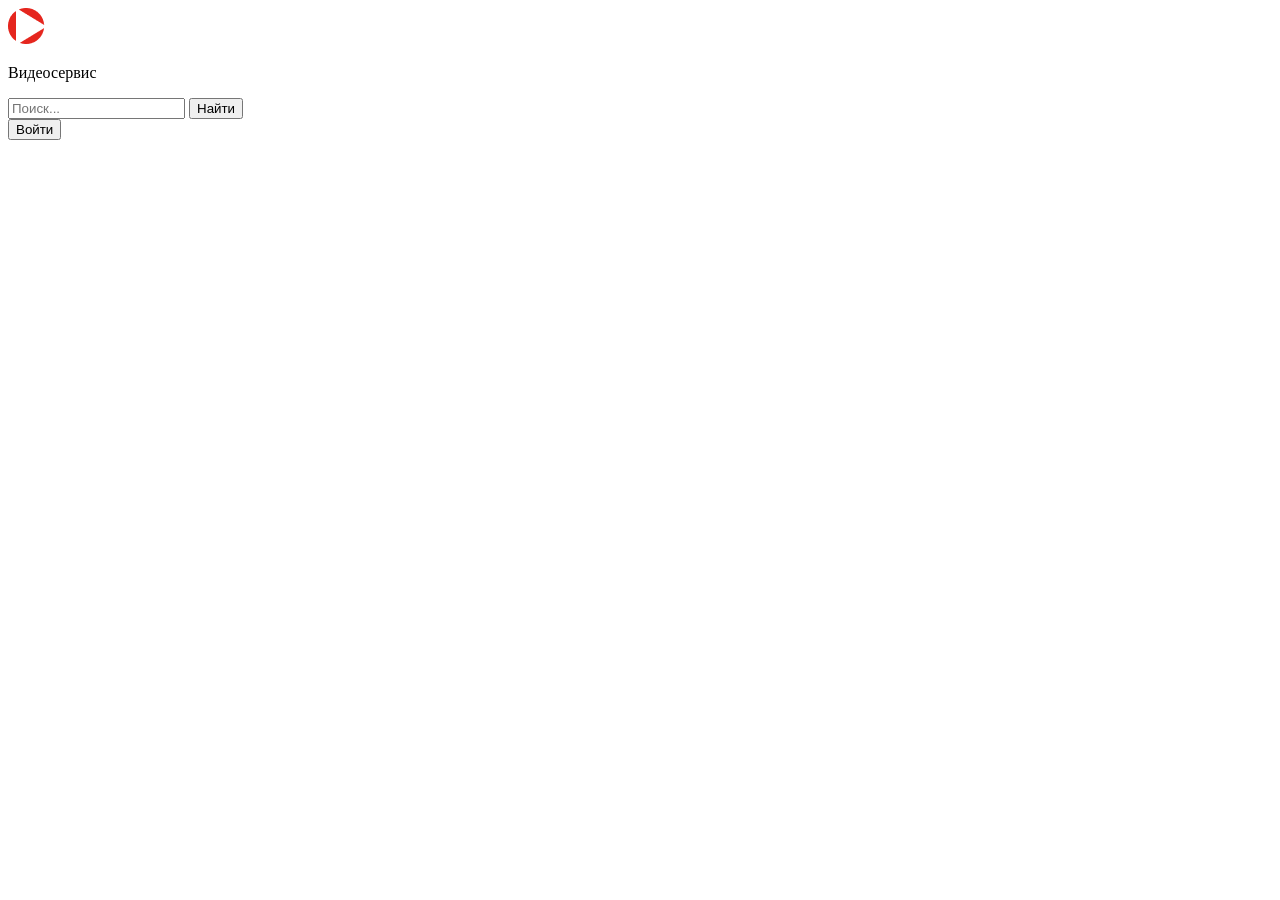
==== index.html @ a68cf388 "first commit" ====
<!DOCTYPE html>
<html lang="ru">
<head>
    <meta charset="UTF-8">
    <meta name="viewport" content="width=device-width, initial-scale=1.0">
    <link rel="stylesheet" href="css/style.css">
    <title>Телевидение</title>
</head>
<body>
    <div class="container">
        <header class="header">
            <div class="header__logo">
                <img src="IMG/sign (2).png" alt="logo">
                <p class="header__logo-txt">Видеосервис</p>
            </div>
            <form action="">
                <input class="header__search-txt" type="text" placeholder="Поиск...">
                <input class="header__search-btn" type="button" value="Найти">
            </form>
            <form action="">
                <input class="header__auth-btn" type="button" value="Войти">
            </form>
        </header>
    </div>
</body>
</html>
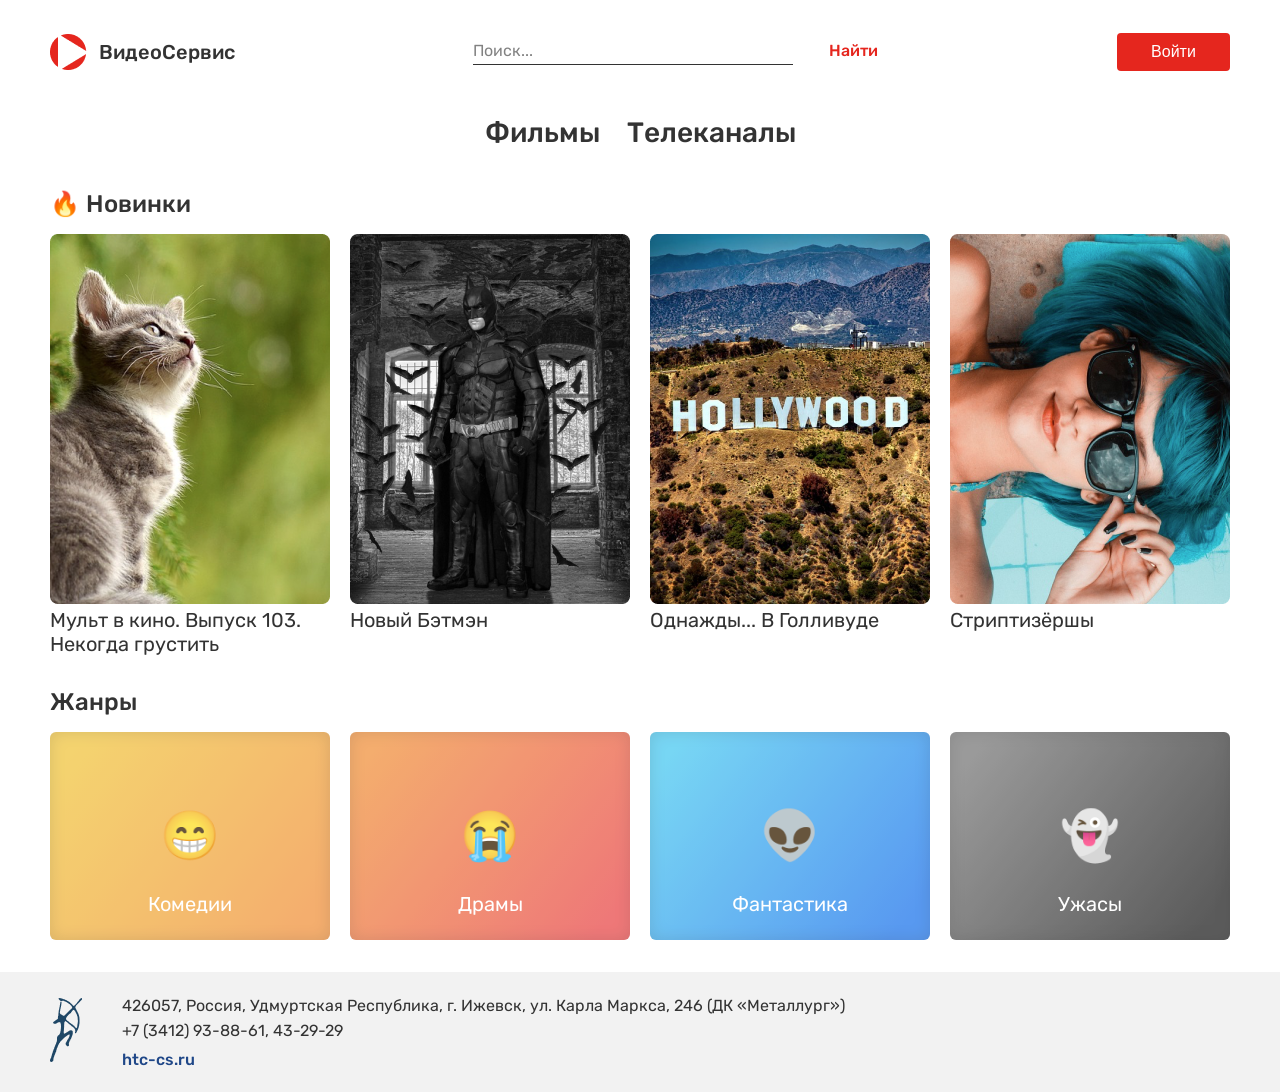
==== commit 6a337d0f: "Финальная версия лабы Докинул необходимые файлы." ====
--- a/index.html
+++ b/index.html
@@ -1,26 +1,90 @@
-<!DOCTYPE html>
-<html lang="ru">
-<head>
-    <meta charset="UTF-8">
-    <meta name="viewport" content="width=device-width, initial-scale=1.0">
-    <link rel="stylesheet" href="css/style.css">
-    <title>Телевидение</title>
-</head>
-<body>
-    <div class="container">
-        <header class="header">
-            <div class="header__logo">
-                <img src="IMG/sign (2).png" alt="logo">
-                <p class="header__logo-txt">Видеосервис</p>
-            </div>
-            <form action="">
-                <input class="header__search-txt" type="text" placeholder="Поиск...">
-                <input class="header__search-btn" type="button" value="Найти">
-            </form>
-            <form action="">
-                <input class="header__auth-btn" type="button" value="Войти">
-            </form>
-        </header>
-    </div>
-</body>
+<!DOCTYPE html>
+<html lang="ru">
+<head>
+    <meta charset="UTF-8">
+    <meta name="viewport" content="width=device-width, initial-scale=1.0">
+    <link rel="stylesheet" href="css/style.css">
+    <title>Фильмы</title>
+</head>
+<body>
+<div class="container">
+    <header class="header">
+        <div class="header__logo">
+        <img src="img/sign.png" alt="logo">
+        <p class="header__logo-txt">ВидеоСервис</p>
+        </div>
+        <form action="#">
+            <input  class="header__search-txt" type="text" placeholder="Поиск...">
+            <input  class="header__search-btn" type="button" value="Найти">
+        </form>
+        <form action="#">
+          <input class="header__auth-btn" onclick="window.location.href = 'login.html';" type="button" value="Войти">
+        </form>
+    </header>
+    <main>
+        <nav class="nav">
+            <a href="index.html" class="nav__a">Фильмы</a>
+            <a href="tv.html" class="nav__a">Телеканалы</a> 
+        </nav>
+      <div class="new">
+            <p class="new__caption">🔥 Новинки</p>
+            <div class="movies">
+                <div class="movie__item">
+                    <img src="img/picture.png" alt="Кошка">
+                    <p class="movies__item-p">Мульт в кино. Выпуск 103. Некогда грустить</p>
+                    <p class="movie__item-desc">Фильм повествует о череде событий, произошедших в Голливуде в 1969 году, на закате его «золотого века». Известный актер Рик Далтон и его дублер Клифф Бут пытаются найти свое место в стремительно меняющемся мире киноиндустрии.</p>
+                </div>
+                <div class="movie__item">
+                    <img src="img/batman.png" alt="Бэтмэн">
+                    <p class="movies__item-p">Новый Бэтмэн</p>
+                    <p class="movie__item-desc">Фильм повествует о череде событий, произошедших в Голливуде в 1969 году, на закате его «золотого века». Известный актер Рик Далтон и его дублер Клифф Бут пытаются найти свое место в стремительно меняющемся мире киноиндустрии.</p>
+                </div>
+                <div class="movie__item">
+                    <img src="img/holywood.png" alt="Голливуд">
+                    <p class="movies__item-p">Однажды... В Голливуде</p>
+                    <p class="movie__item-desc">Фильм повествует о череде событий, произошедших в Голливуде в 1969 году, на закате его «золотого века». Известный актер Рик Далтон и его дублер Клифф Бут пытаются найти свое место в стремительно меняющемся мире киноиндустрии.</p>
+                </div>
+                <div class="movie__item">
+                    <img src="img/sluts.png" alt="Женщина">
+                    <p class="movies__item-p">Стриптизёршы</p>
+                    <p class="movie__item-desc">Фильм повествует о череде событий, произошедших в Голливуде в 1969 году, на закате его «золотого века». Известный актер Рик Далтон и его дублер Клифф Бут пытаются найти свое место в стремительно меняющемся мире киноиндустрии.</p>
+                </div>
+            </div>
+      </div>
+      <div class="ganres">
+        <p class="new__caption">Жанры</p>
+        <div class="ganres-gallery">
+          <div class="ganres-gallery__item comedy">
+            <p class="ganres-gallery__item-emj">&#128513;</p>
+            <p class="ganres-gallery__item-p">Комедии</p>
+          </div>
+          <div class="ganres-gallery__item drama">
+            <p class="ganres-gallery__item-emj">😭</p>
+            <p class="ganres-gallery__item-p">Драмы</p>
+          </div>
+          <div class="ganres-gallery__item fantasy">
+            <p class="ganres-gallery__item-emj">👽</p>
+            <p class="ganres-gallery__item-p">Фантастика</p>
+          </div>
+          <div class="ganres-gallery__item horror">
+            <p class="ganres-gallery__item-emj">👻</p>
+            <p class="ganres-gallery__item-p">Ужасы</p>
+          </div>
+        </div>
+      </div>
+    </main>
+</div>
+<footer class="footer">
+  <div class="footer-container container">
+    <div class="footer__logo">
+      <img src="img/Vector.png" alt="logo">
+    </div>
+    <div class="footer__info">
+      <p class="footer__info-p">426057, Россия, Удмуртская Республика, г. Ижевск, ул. Карла Маркса, 246 (ДК «Металлург»)</p>
+      <p class="footer__info-p">+7 (3412) 93-88-61, 43-29-29</p>
+      <a class="footer__info-a" href="https://htc-cs.ru">htc-cs.ru</a>
+    </div>
+  </div>
+</footer>
+</body>
 </html>
--- a/css/style.css
+++ b/css/style.css
@@ -0,0 +1,360 @@
+*{
+    margin: 0;
+    padding: 0;
+}
+@font-face {
+    font-family: Rubik-Medium;
+    src: url(../fonts/Rubik-Medium.ttf);
+}
+@font-face {
+    font-family:Rubik-Regular ;
+    src: url(../fonts/Rubik-Regular.ttf);
+}
+.container{
+    width: 1180px;
+    /*height: 100vh;
+    background-color: lightgreen;*/
+    margin: 0 auto;
+}
+.header{
+    height: 40px;
+    /*background-color: green;*/
+    margin-top: 32px ;
+    display: flex;
+    justify-content: space-between;
+    align-items: center;
+}
+.header__logo{
+    display: flex;
+    align-items: center;
+}
+.header__logo-txt{
+    font-family:Rubik-Medium ;
+    font-size: 20px;
+    color: #333333;
+    margin-left: 11.80px;
+}
+.header__search-txt{
+    width: 320px;
+    height: 25px;
+    border: none;
+    border-bottom:1px #333333 solid;
+}
+.header__search-txt::placeholder{
+    font-size: 16px;
+    color: #828282;
+    font-family:Rubik-Regular;
+}
+.header__search-txt:focus{
+    outline: none;
+}
+.header__search-btn{
+    border: none;
+    background: none;
+    color: #E5261E;
+    font-family: Rubik-Medium;
+    font-size: 16px;
+    margin-left: 32px;
+}
+.header__auth-btn{
+    background-color: #E5261E;
+    border: none;
+    color: #ffffff;
+    font-size: 16px;
+    border-radius:4px ;
+    width:113px ;
+    height:38px ;
+}
+.header__auth-btn:hover{
+    background: #cc221b;
+}
+.nav{
+    height: 42px;
+    width: 311px;
+    display: flex;
+    margin: 44px auto 32px auto;
+    justify-content: space-between;
+}
+.nav__a{
+    font-family: Rubik-Medium;
+    color: #333333;
+    font-size: 28px;
+    text-decoration:none;
+}
+.nav__a:hover{
+    border-bottom: 2px #E5261E solid;
+    padding-bottom: 9px;
+    color: #E5261E;
+}
+.new__caption{
+    color: #333333;
+    font-family: Rubik-Medium;
+    font-size: 24px;
+    margin-bottom: 16px;
+}
+.movies__item-img{
+    border-radius: 8px;
+    margin-bottom: 16px;
+}
+.movies__item-p{
+    font-family: Rubik-Regular;
+    color: #333333;
+    font-size: 20px;
+}
+.movie__item{
+    width: 280px ;
+    position: relative;
+}
+.movie__item-desc{
+    width: 280px;
+    height: 370px;
+    background-color: rgba(51, 51, 51, 0.8); 
+    border-radius: 8px;
+    font-family: Rubik-Regular;
+    font-size: 16px;
+    padding: 16px;
+    color: #f2f2f2;
+    box-sizing: border-box;
+    line-height: 140%;
+    position: absolute;
+    top: 0px;
+    left: 0px;
+    opacity: 0;
+}
+.movie__item:hover .movie__item-desc{
+    opacity: 1;
+    cursor: pointer;
+}
+.movies{
+    display: flex;
+    justify-content: space-between;
+}
+.new__caption{
+margin-top: 32px;
+}
+.ganres-gallery__item{
+width: 280px;
+height: 208px;
+box-shadow: inset 0px 0px 16px rgba(0, 0, 0, 0.15);
+border-radius: 6px;
+display: flex;
+justify-content: center;
+align-items: center;
+flex-direction: column;
+position: relative;
+opacity: 0.8;
+}
+.comedy{
+background: linear-gradient(127.83deg, #F2C94C 8.44%, #F29A4A 91.36%);
+}
+.ganres-gallery__item-emj{
+font-size: 48px;
+}
+.ganres-gallery__item-p{
+font-family: Rubik-Regular;
+color: white;
+font-size: 20px;
+position: absolute;
+top: 160px;
+}
+.ganres-gallery__item:hover{
+opacity: 1;
+cursor: pointer;
+}
+.ganres-gallery{
+display: flex;
+justify-content: space-between;
+}
+.drama{
+background: linear-gradient(127.83deg, #F2994A 8.44%, #EB5757 91.36%);
+}
+.fantasy{
+background: linear-gradient(127.83deg, #56CCF2 8.44%, #2F80ED 91.36%);
+}
+.horror{
+background: linear-gradient(127.83deg, #828282 8.44%, #333333 91.36%);
+}
+.footer{
+background-color: #f2f2f2;
+margin-top: 32px;
+}
+.footer-container{
+display: flex;
+align-items: center;
+height: 120px;
+}
+.footer__logo{
+margin-right: 39.98px;
+}
+.footer__info-p{
+font-family: Rubik-Regular;
+font-size: 16px;
+color: #333333;
+}
+.footer__info-p:nth-child(2){
+margin: 6px 0 10px 0;
+}
+.footer__info-a{
+color: #1f4788;
+font-family: Rubik-Medium;
+font-size: 16px;
+text-decoration: none;
+}
+.block1{
+    width: 100%;
+    height: 162px;
+    background-color: #F2F2F2;
+    border-radius: 8px;
+    display: flex;
+    box-sizing: border-box;
+    margin-bottom: 16px;
+}
+.pic{
+    width: 400px;
+    height: 162px;
+    display: flex;
+    align-items: center;
+    justify-content: center;
+}
+.chname{
+    font-size: 20px;
+    font-family: Rubik-Medium;
+    margin-top: 21px;
+}
+.chinf-r{
+    color: red;
+    display: flex;
+    gap: 16px;
+    margin-top: 17px;
+    font-family: Rubik-Regular;
+}
+.chinf{
+    display: flex;
+    gap: 16px;
+    margin-top: 12px;
+    font-family: Rubik-Regular;
+}
+.ch1{
+    display: flex;
+    flex-direction: column;
+    justify-content: center;
+    margin-bottom: 19px;
+}
+.scroll{
+    height: 600px;
+    overflow-y: scroll;
+    overflow-x: hidden;
+    scrollbar-width: thin;
+    padding-right: 8px;
+    box-sizing: border-box;
+}
+.header__auth-btn{
+    cursor: pointer;
+}
+.over{
+    display: flex;
+    align-items: center;
+    justify-content: center;
+}
+.text{
+    font-family: Rubik-Medium;
+    color: #333333;
+    font-size: 28px;
+    text-align: center;
+    margin-bottom: 24px;
+    margin-top: 36px;
+}
+.checkbox{
+    font-family: Rubik-Regular;
+    color: #333333;
+    font-size: 16px;
+    margin-bottom: 111px;
+}
+.textarea{
+    width: 320px;
+    height: 25px;
+    border: none;
+    border-bottom: 1px #333333 solid;
+    display: grid;
+    margin-bottom: 24px;
+}
+.textarea::placeholder{
+    font-size: 16px;
+    color: #828282;
+    font-family:Rubik-Regular;
+}
+.textarea:focus{
+    outline: none;
+}
+.header__auth-btn2{
+    background-color: #E5261E;
+    border: none;
+    color: #ffffff;
+    font-size: 16px;
+    border-radius:4px ;
+    width: 113px ;
+    height: 38px ;
+    display: block;
+    margin: 40px auto 0;
+    cursor: pointer;
+}
+.header__auth-btn2:hover{
+    background: #cc221b;
+}
+
+@media (max-width: 390px) {
+  body {
+    overflow-x: hidden; 
+  }
+  .container {
+    width: 100%;  
+    box-sizing: border-box;
+  }
+  .header {
+    flex-direction: column; 
+    height: auto;
+    gap: 32px;
+  }
+  .header form {
+    width: 100%;
+    display: flex;
+    justify-content: center;
+  }
+  .header__search-txt, .header__auth-btn {
+    max-width: 160px;
+  }
+  .movies {
+    flex-direction: column; 
+    align-items: center;
+    gap: 30px;
+  }
+  .ganres-gallery {
+    flex-wrap: wrap; 
+    gap: 20px;
+  }
+  .ganres-gallery__item {
+    width: 100%; 
+  }
+  .footer-container {
+    text-align: center;
+  }
+  .block1 {
+    flex-direction: column; 
+    height: 350px;
+    margin-left: 4px;
+  }
+  .pic {
+    width: 100%;
+  }
+  .ch1 {
+    text-align: center;
+  }
+  .chinf-r, .chinf {
+    flex-direction: column;
+    gap: 8px;
+  }
+  .scroll{
+    overflow-y: hidden;
+    height: auto;
+  }
+}
